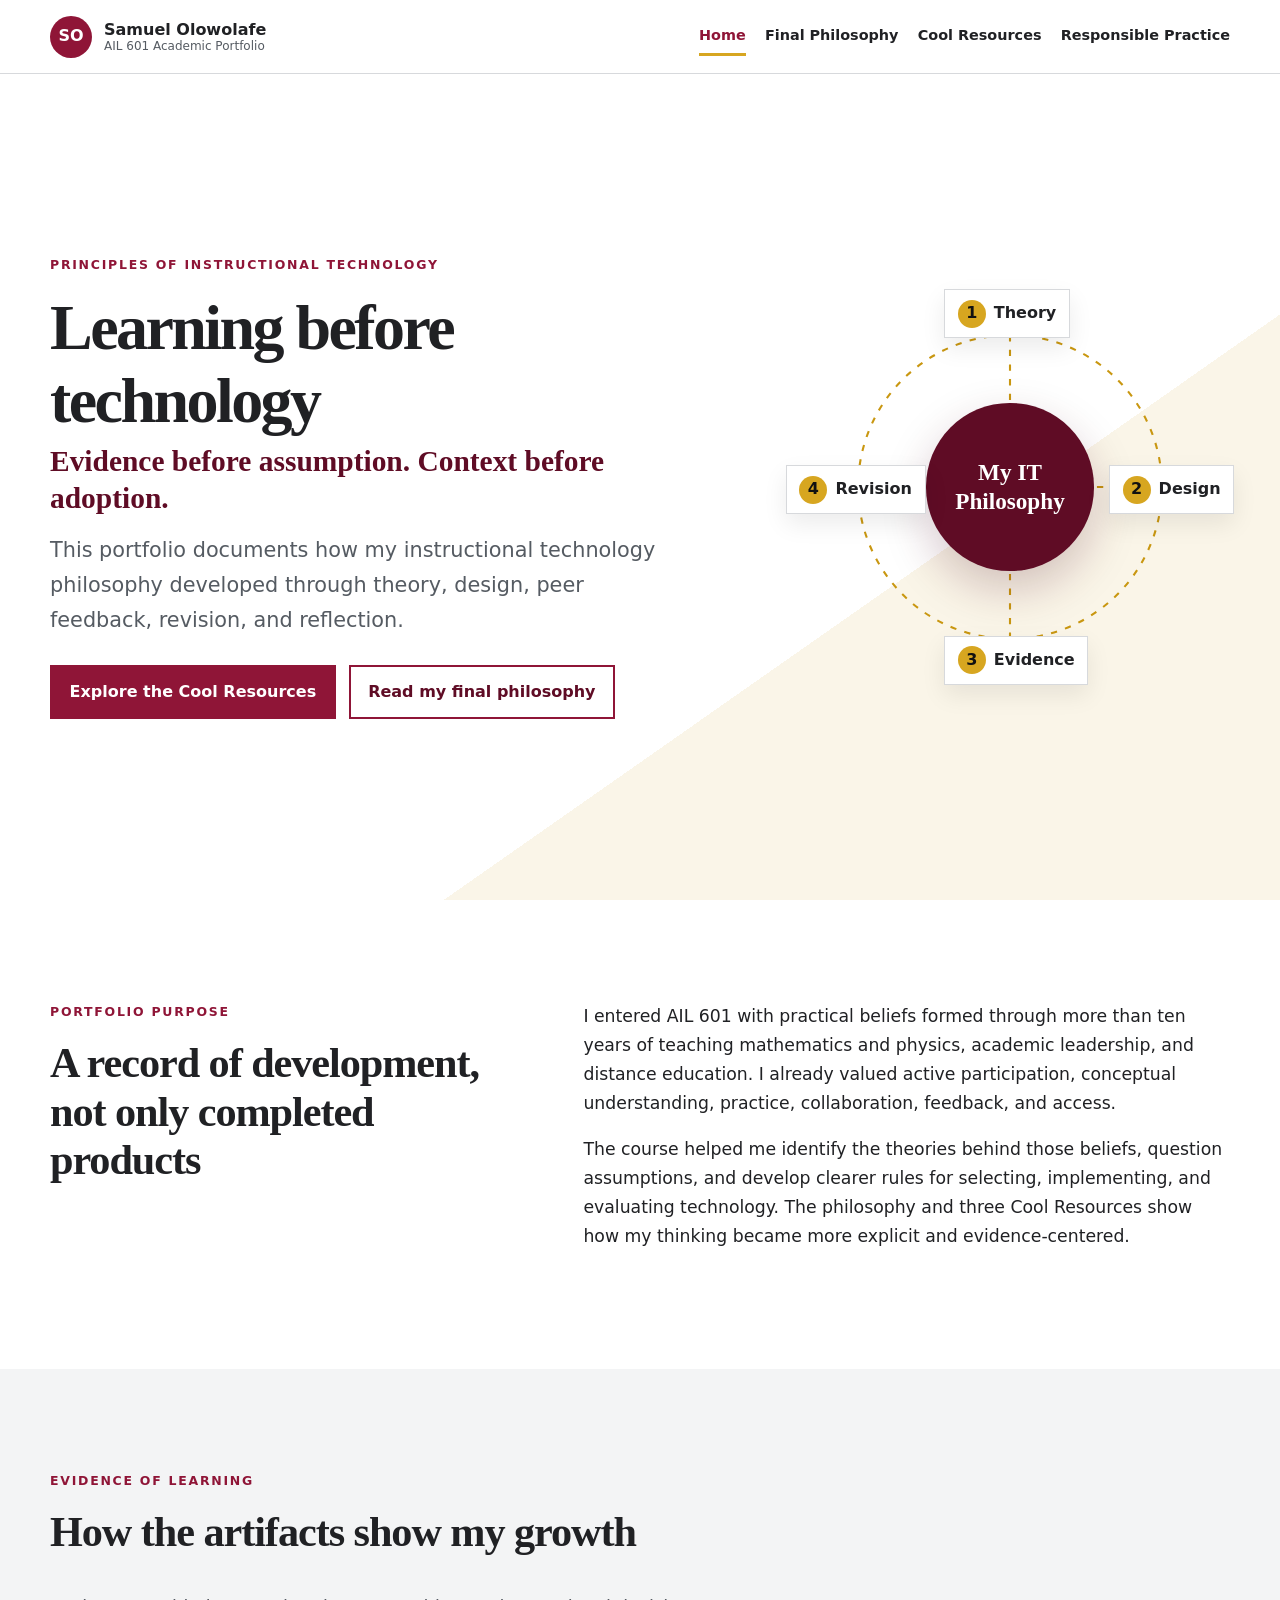
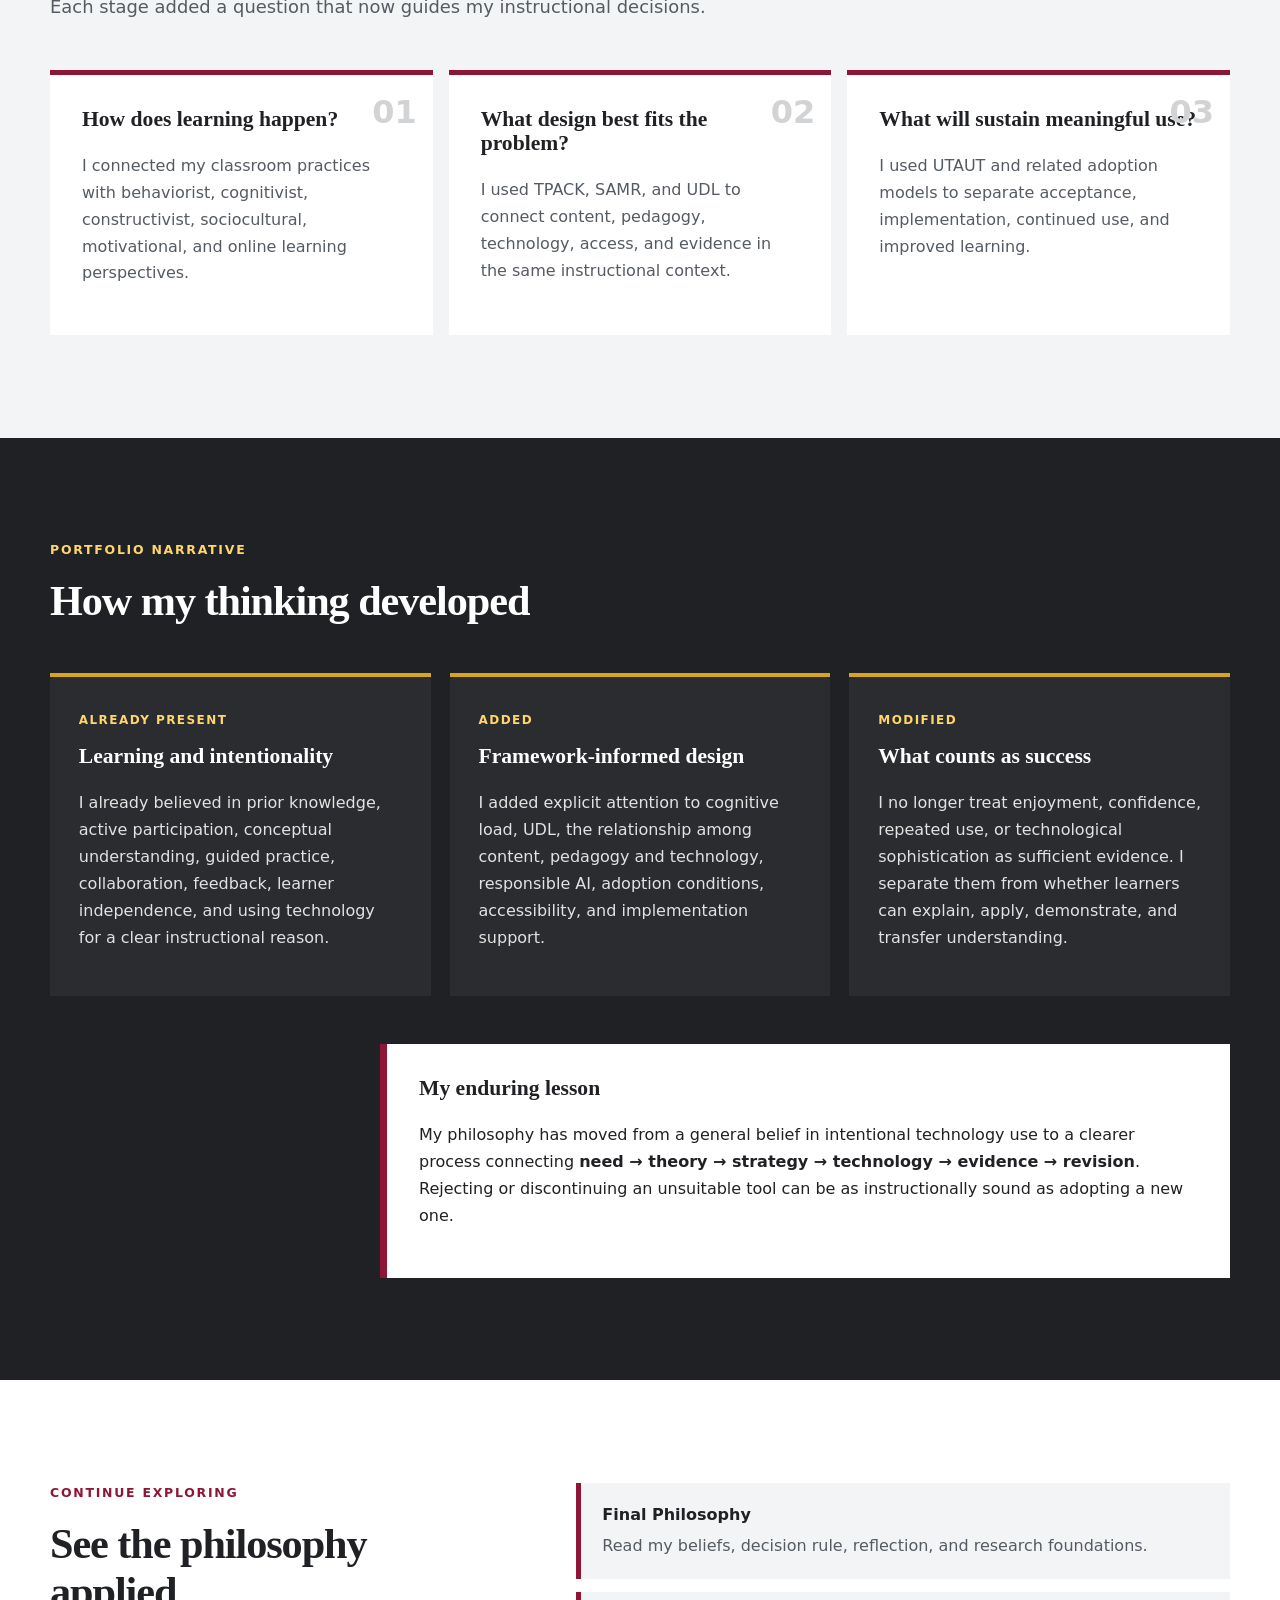
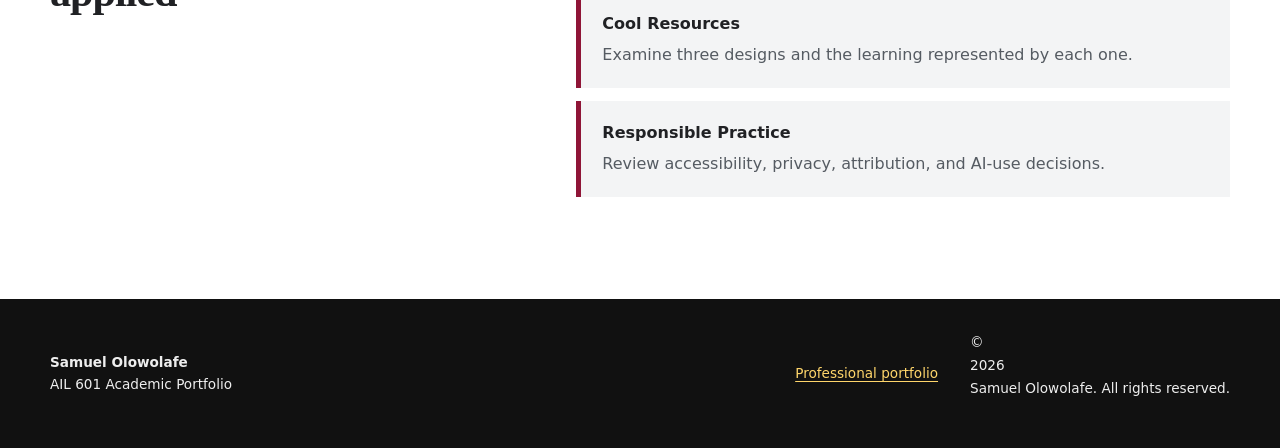
==== index.html @ abc781a4 "Add files via upload" ====
<!doctype html>
<html lang="en">
<head>
  <meta charset="utf-8">
  <meta name="viewport" content="width=device-width, initial-scale=1">
  <meta name="description" content="Samuel Olowolafe's AIL 601 academic portfolio documenting his philosophy of instructional technology, design artifacts, and professional growth.">
  <title>Samuel Olowolafe | AIL 601 Academic Portfolio</title>
  <link rel="stylesheet" href="styles.css">
  <script src="script.js" defer></script>
</head>
<body>
  <a class="skip-link" href="#main">Skip to main content</a>
  <header class="site-header">
    <a class="brand" href="index.html" aria-label="AIL 601 portfolio home"><span class="brand-mark" aria-hidden="true">SO</span><span><strong>Samuel Olowolafe</strong><small>AIL 601 Academic Portfolio</small></span></a>
    <button class="menu-button" type="button" aria-expanded="false" aria-controls="nav">Menu</button>
    <nav id="nav" class="nav" aria-label="Portfolio navigation"><a href="index.html" aria-current="page">Home</a><a href="philosophy.html">Final Philosophy</a><a href="resources.html">Cool Resources</a><a href="practice.html">Responsible Practice</a></nav>
  </header>
  <main id="main">
    <section class="hero wrap" aria-labelledby="hero-title">
      <div class="hero-copy">
        <p class="eyebrow">Principles of Instructional Technology</p>
        <h1 id="hero-title">Learning before technology</h1>
        <p class="hero-statement">Evidence before assumption. Context before adoption.</p>
        <p class="lede">This portfolio documents how my instructional technology philosophy developed through theory, design, peer feedback, revision, and reflection.</p>
        <div class="actions"><a class="button primary" href="resources.html">Explore the Cool Resources</a><a class="button ghost" href="philosophy.html">Read my final philosophy</a></div>
      </div>
      <div class="hero-map" role="img" aria-label="A circular pathway connects theory, design, evidence, and revision to Samuel's instructional technology philosophy.">
        <div class="map-center"><strong>My IT<br>Philosophy</strong></div><div class="map-node n1"><span>1</span>Theory</div><div class="map-node n2"><span>2</span>Design</div><div class="map-node n3"><span>3</span>Evidence</div><div class="map-node n4"><span>4</span>Revision</div>
        <svg viewBox="0 0 420 420" aria-hidden="true"><circle cx="210" cy="210" r="145"/><path d="M210 65v87M355 210h-87M210 355v-87M65 210h87"/></svg>
      </div>
    </section>
    <section class="overview wrap" aria-labelledby="overview-title">
      <div><p class="eyebrow">Portfolio purpose</p><h2 id="overview-title">A record of development, not only completed products</h2></div>
      <div><p>I entered AIL 601 with practical beliefs formed through more than ten years of teaching mathematics and physics, academic leadership, and distance education. I already valued active participation, conceptual understanding, practice, collaboration, feedback, and access.</p><p>The course helped me identify the theories behind those beliefs, question assumptions, and develop clearer rules for selecting, implementing, and evaluating technology. The philosophy and three Cool Resources show how my thinking became more explicit and evidence-centered.</p></div>
    </section>
    <section class="pathway wrap" aria-labelledby="pathway-title">
      <div class="section-heading"><p class="eyebrow">Evidence of learning</p><h2 id="pathway-title">How the artifacts show my growth</h2><p>Each stage added a question that now guides my instructional decisions.</p></div>
      <div class="pathway-grid">
        <article><span>01</span><h3>How does learning happen?</h3><p>I connected my classroom practices with behaviorist, cognitivist, constructivist, sociocultural, motivational, and online learning perspectives.</p></article>
        <article><span>02</span><h3>What design best fits the problem?</h3><p>I used TPACK, SAMR, and UDL to connect content, pedagogy, technology, access, and evidence in the same instructional context.</p></article>
        <article><span>03</span><h3>What will sustain meaningful use?</h3><p>I used UTAUT and related adoption models to separate acceptance, implementation, continued use, and improved learning.</p></article>
      </div>
    </section>
    <section class="growth wrap" aria-labelledby="growth-title">
      <div class="section-heading light"><p class="eyebrow">Portfolio narrative</p><h2 id="growth-title">How my thinking developed</h2></div>
      <div class="growth-grid"><article><span>Already present</span><h3>Learning and intentionality</h3><p>I already believed in prior knowledge, active participation, conceptual understanding, guided practice, collaboration, feedback, learner independence, and using technology for a clear instructional reason.</p></article><article><span>Added</span><h3>Framework-informed design</h3><p>I added explicit attention to cognitive load, UDL, the relationship among content, pedagogy and technology, responsible AI, adoption conditions, accessibility, and implementation support.</p></article><article><span>Modified</span><h3>What counts as success</h3><p>I no longer treat enjoyment, confidence, repeated use, or technological sophistication as sufficient evidence. I separate them from whether learners can explain, apply, demonstrate, and transfer understanding.</p></article></div>
      <div class="growth-conclusion"><h3>My enduring lesson</h3><p>My philosophy has moved from a general belief in intentional technology use to a clearer process connecting <strong>need → theory → strategy → technology → evidence → revision</strong>. Rejecting or discontinuing an unsuitable tool can be as instructionally sound as adopting a new one.</p></div>
    </section>
    <section class="next wrap" aria-labelledby="next-title"><div><p class="eyebrow">Continue exploring</p><h2 id="next-title">See the philosophy applied</h2></div><div class="next-links"><a href="philosophy.html"><strong>Final Philosophy</strong><span>Read my beliefs, decision rule, reflection, and research foundations.</span></a><a href="resources.html"><strong>Cool Resources</strong><span>Examine three designs and the learning represented by each one.</span></a><a href="practice.html"><strong>Responsible Practice</strong><span>Review accessibility, privacy, attribution, and AI-use decisions.</span></a></div></section>
  </main>
  <footer class="footer"><div><strong>Samuel Olowolafe</strong><span>AIL 601 Academic Portfolio</span></div><a href="https://opsam9111.github.io/Samuel-Olowolafe-Portfolio/" target="_blank" rel="noopener">Professional portfolio<span class="sr-only"> (opens in a new tab)</span></a><p>© <span class="year">2026</span> Samuel Olowolafe. All rights reserved.</p></footer>
</body>
</html>
---- styles.css ----
:root{--crimson:#8f1537;--crimson-dark:#5f0c25;--gold:#d7a620;--ink:#202124;--muted:#555b62;--paper:#fff;--soft:#f3f4f5;--warm:#faf5e8;--line:#d7d9dc;--blue:#edf3fa;--max:1180px}
*{box-sizing:border-box}html{scroll-behavior:smooth}body{margin:0;color:var(--ink);background:var(--paper);font:1rem/1.68 Inter,ui-sans-serif,system-ui,-apple-system,"Segoe UI",sans-serif}h1,h2,h3{margin-top:0;font-family:Georgia,"Times New Roman",serif;line-height:1.14}h1{font-size:clamp(2.65rem,5vw,4.9rem);letter-spacing:-.04em}h2{font-size:clamp(1.9rem,3.3vw,3.35rem);letter-spacing:-.025em}h3{font-size:1.35rem}p{margin:0 0 1rem}a{color:var(--crimson-dark);text-underline-offset:.2em}.wrap{padding:clamp(4.25rem,8vw,7rem) max(1.25rem,calc((100vw - var(--max))/2))}.compact-top{padding-top:1rem}.skip-link{position:fixed;z-index:1000;top:-5rem;left:1rem;padding:.7rem 1rem;background:#fff;border:3px solid var(--crimson);color:#000}.skip-link:focus{top:1rem}.sr-only{position:absolute;width:1px;height:1px;padding:0;margin:-1px;overflow:hidden;clip:rect(0,0,0,0);white-space:nowrap;border:0}
.site-header{position:sticky;top:0;z-index:100;display:flex;align-items:center;justify-content:space-between;gap:2rem;min-height:74px;padding:.75rem max(1rem,calc((100vw - var(--max))/2));background:rgba(255,255,255,.98);border-bottom:1px solid var(--line)}.brand{display:flex;align-items:center;gap:.75rem;color:var(--ink);text-decoration:none}.brand-mark{display:grid;place-items:center;width:42px;height:42px;border-radius:50%;background:var(--crimson);color:#fff;font-weight:900}.brand strong,.brand small{display:block;line-height:1.2}.brand small{color:var(--muted);font-size:.75rem}.nav{display:flex;gap:1.2rem}.nav a{padding:.35rem 0;color:var(--ink);text-decoration:none;font-weight:800;font-size:.9rem;border-bottom:3px solid transparent}.nav a:hover,.nav a:focus-visible,.nav a[aria-current="page"]{color:var(--crimson);border-bottom-color:var(--gold)}.menu-button{display:none;padding:.55rem .8rem;background:#fff;border:2px solid var(--ink);font:inherit;font-weight:800}.eyebrow{margin-bottom:1rem;color:var(--crimson);font-size:.78rem;font-weight:900;letter-spacing:.14em;text-transform:uppercase}.section-heading{max-width:820px;margin-bottom:3rem}.section-heading>p:last-child{color:var(--muted);font-size:1.12rem}.button{display:inline-flex;justify-content:center;align-items:center;min-height:48px;padding:.72rem 1.1rem;border:2px solid var(--crimson);font:inherit;font-weight:850;text-decoration:none;cursor:pointer}.button.primary{background:var(--crimson);color:#fff}.button.ghost{color:var(--crimson-dark);background:#fff}.actions{display:flex;flex-wrap:wrap;gap:.8rem;margin-top:1.7rem}
.hero{min-height:calc(100vh - 74px);display:grid;grid-template-columns:1.15fr .85fr;align-items:center;gap:clamp(3rem,7vw,7rem);background:linear-gradient(145deg,#fff 0 66%,var(--warm) 66%)}.hero h1{margin-bottom:.35rem}.hero-statement{color:var(--crimson-dark);font:700 clamp(1.35rem,2.3vw,2rem)/1.25 Georgia,serif}.lede{max-width:760px;color:var(--muted);font-size:clamp(1.08rem,1.7vw,1.3rem)}.hero-map{position:relative;width:min(100%,440px);aspect-ratio:1;justify-self:end}.hero-map svg{position:absolute;inset:0;width:100%;height:100%;fill:none;stroke:#c99711;stroke-width:2;stroke-dasharray:6 8}.map-center{position:absolute;z-index:2;inset:31%;display:grid;place-items:center;text-align:center;border-radius:50%;background:var(--crimson-dark);color:#fff;box-shadow:0 18px 45px rgba(75,8,31,.22);font-family:Georgia,serif;font-size:1.45rem;line-height:1.25}.map-node{position:absolute;z-index:3;display:flex;align-items:center;gap:.5rem;padding:.6rem .8rem;min-width:105px;background:#fff;border:1px solid var(--line);box-shadow:0 10px 25px rgba(0,0,0,.08);font-weight:800}.map-node span{display:grid;place-items:center;width:28px;height:28px;border-radius:50%;background:var(--gold);color:#111}.n1{top:5%;left:35%}.n2{top:45%;right:-1%}.n3{bottom:5%;left:35%}.n4{top:45%;left:-1%}.overview{display:grid;grid-template-columns:.8fr 1.2fr;gap:clamp(3rem,8vw,8rem)}.overview>div:last-child{font-size:1.08rem}.pathway{background:var(--soft)}.pathway-grid{display:grid;grid-template-columns:repeat(3,1fr);gap:1rem}.pathway-grid article{position:relative;padding:2rem;background:#fff;border-top:5px solid var(--crimson)}.pathway-grid article>span{position:absolute;right:1rem;top:.7rem;color:#d1d3d5;font-size:2rem;font-weight:900}.pathway-grid p{color:var(--muted)}
.growth{background:var(--ink);color:#fff}.light .eyebrow{color:#ffd66b}.light h2{color:#fff}.growth-grid{display:grid;grid-template-columns:repeat(3,1fr);gap:1.2rem}.growth-grid article{padding:1.8rem;background:#2b2c2f;border-top:4px solid var(--gold)}.growth-grid span{color:#ffd66b;font-size:.75rem;font-weight:900;letter-spacing:.12em;text-transform:uppercase}.growth-grid h3{margin-top:.7rem}.growth-grid p{color:#e2e2e2}.growth-conclusion{max-width:850px;margin:3rem 0 0 auto;padding:2rem;background:#fff;color:var(--ink);border-left:7px solid var(--crimson)}.next{display:grid;grid-template-columns:.8fr 1.2fr;gap:clamp(2rem,7vw,6rem);align-items:start}.next-links{display:grid;gap:.8rem}.next-links a{display:grid;gap:.25rem;padding:1.2rem 1.35rem;color:var(--ink);background:var(--soft);border-left:5px solid var(--crimson);text-decoration:none}.next-links a:hover{background:var(--warm)}.next-links span{color:var(--muted)}
.page-hero{padding-bottom:3.25rem;background:linear-gradient(135deg,#fff 0 72%,var(--warm) 72%)}.page-hero h1{max-width:900px}.article-layout{display:grid;grid-template-columns:220px minmax(0,780px);gap:clamp(2rem,6vw,6rem);align-items:start}.toc{position:sticky;top:105px;display:grid;gap:.35rem;padding:1rem 0;border-top:4px solid var(--gold)}.toc strong{margin-bottom:.4rem}.toc a{padding:.28rem 0;color:var(--muted);text-decoration:none}.toc a:hover{color:var(--crimson)}.prose{min-width:0}.prose .opening{font-size:1.18rem;color:var(--crimson-dark);font-weight:650}.prose section{scroll-margin-top:100px;margin-bottom:3.5rem}.prose section>h2{font-size:clamp(1.7rem,3vw,2.5rem);padding-bottom:.55rem;border-bottom:1px solid var(--line)}.prose p{margin-bottom:1.15rem}.decision-grid{display:grid;grid-template-columns:repeat(2,1fr);gap:1rem}.decision-grid article{padding:1.25rem;background:var(--ink);color:#fff;border-top:4px solid var(--gold)}.decision-grid strong{color:#ffd66b}.decision-grid p{margin:.5rem 0 0;color:#e7e7e7;font-size:.94rem}.references{padding-left:1.25rem}.references li{margin-bottom:1rem;padding-left:.3rem;overflow-wrap:anywhere}
.resources{background:#fff}.resource-card{display:grid;grid-template-columns:145px minmax(0,1.25fr) minmax(230px,.6fr);min-height:430px;margin-bottom:2.5rem;border:1px solid var(--line);background:#fff;box-shadow:0 14px 35px rgba(0,0,0,.055)}.resource-number{padding:1.5rem 1rem;background:var(--crimson-dark);color:#fff;text-transform:uppercase;letter-spacing:.09em;font-size:.75rem;font-weight:850}.resource-number strong{display:block;margin-top:.35rem;color:#ffd66b;font:3.8rem/1 Georgia,serif}.resource-content{padding:2.2rem}.resource-content h2{font-size:clamp(1.8rem,3vw,2.65rem)}.resource-type{color:var(--crimson);font-size:.72rem;font-weight:900;letter-spacing:.12em;text-transform:uppercase}.resource-content dl{margin:1.5rem 0}.resource-content dl>div{margin-bottom:.9rem}.resource-content dt{color:var(--crimson-dark);font-weight:850}.resource-content dd{margin:.15rem 0 0;color:var(--muted)}.resource-visual{display:flex;flex-direction:column;align-items:center;justify-content:center;gap:.9rem;min-height:100%;padding:1.5rem;background:var(--warm)}.crop span{width:120px;padding:.7rem;text-align:center;border-radius:999px;background:#fff;border:2px solid var(--gold);font-weight:800}.crop span:not(:last-child)::after{content:"↓";display:block;position:absolute;margin:.7rem 0 0 48px;color:var(--crimson)}.pressure{background:var(--blue)}.particles{max-width:150px;padding:1rem;background:#fff;border:4px solid #345b86;color:#345b86;font-size:1.8rem;line-height:1;letter-spacing:.25rem}.pressure span,.pressure strong{color:#244564}.readiness{background:#f2ebf3}.readiness span{width:135px;padding:.7rem;text-align:center;background:#fff;border-left:5px solid var(--crimson);font-weight:800}.readiness i{width:3px;height:28px;background:var(--gold)}
.practice-grid{display:grid;grid-template-columns:repeat(2,1fr);gap:1.2rem}.practice-grid article{position:relative;padding:2rem;background:var(--soft);border-top:5px solid var(--crimson)}.practice-grid article>span{display:grid;place-items:center;width:52px;height:52px;margin-bottom:1.1rem;border-radius:50%;background:var(--crimson-dark);color:#fff;font-weight:900}.practice-grid p{color:var(--muted)}.checklist{display:grid;grid-template-columns:.8fr 1.2fr;gap:clamp(2rem,7vw,6rem);background:var(--warm)}.checklist ul{margin:0;padding:0;list-style:none}.checklist li{position:relative;margin-bottom:.8rem;padding:.7rem 0 .7rem 2.2rem;border-bottom:1px solid #e1d7bc}.checklist li::before{content:"✓";position:absolute;left:0;color:var(--crimson);font-weight:900}
.footer{display:grid;grid-template-columns:1fr auto auto;gap:2rem;align-items:center;padding:2rem max(1.25rem,calc((100vw - var(--max))/2));background:#111;color:#eee;font-size:.85rem}.footer strong,.footer span{display:block}.footer a{color:#ffd66b}:focus-visible{outline:3px solid #efb929;outline-offset:4px}
@media(prefers-reduced-motion:reduce){html{scroll-behavior:auto}*,*::before,*::after{animation-duration:.01ms!important;transition-duration:.01ms!important}}
@media(max-width:920px){.menu-button{display:block}.nav{display:none;position:absolute;top:74px;left:0;right:0;flex-direction:column;padding:1rem 1.25rem;background:#fff;border-bottom:1px solid var(--line)}.nav.open{display:flex}.nav a{padding:.5rem 0}.hero,.overview,.next,.checklist{grid-template-columns:1fr}.hero-map{justify-self:start}.pathway-grid,.growth-grid{grid-template-columns:1fr}.article-layout{grid-template-columns:1fr}.toc{position:static;grid-template-columns:repeat(2,1fr);margin-bottom:1rem}.resource-card{grid-template-columns:120px 1fr}.resource-visual{display:none}.footer{grid-template-columns:1fr}}
@media(max-width:640px){h1{font-size:2.55rem}.brand small{display:none}.hero-map{width:330px;max-width:100%}.map-node{min-width:90px;font-size:.78rem}.decision-grid,.practice-grid{grid-template-columns:1fr}.toc{grid-template-columns:1fr}.resource-card{grid-template-columns:1fr}.resource-number strong{display:inline;margin-left:.5rem;font-size:2rem}.resource-content{padding:1.4rem}.button{width:100%}}
@media print{.site-header,.footer,.actions,.toc{display:none!important}.wrap{padding:1rem 0}.article-layout{display:block}.page-hero{background:#fff}.prose{max-width:none}.prose section{break-inside:auto}.decision-grid article{color:#000;background:#fff;border:1px solid #999}.decision-grid strong,.decision-grid p{color:#000}}
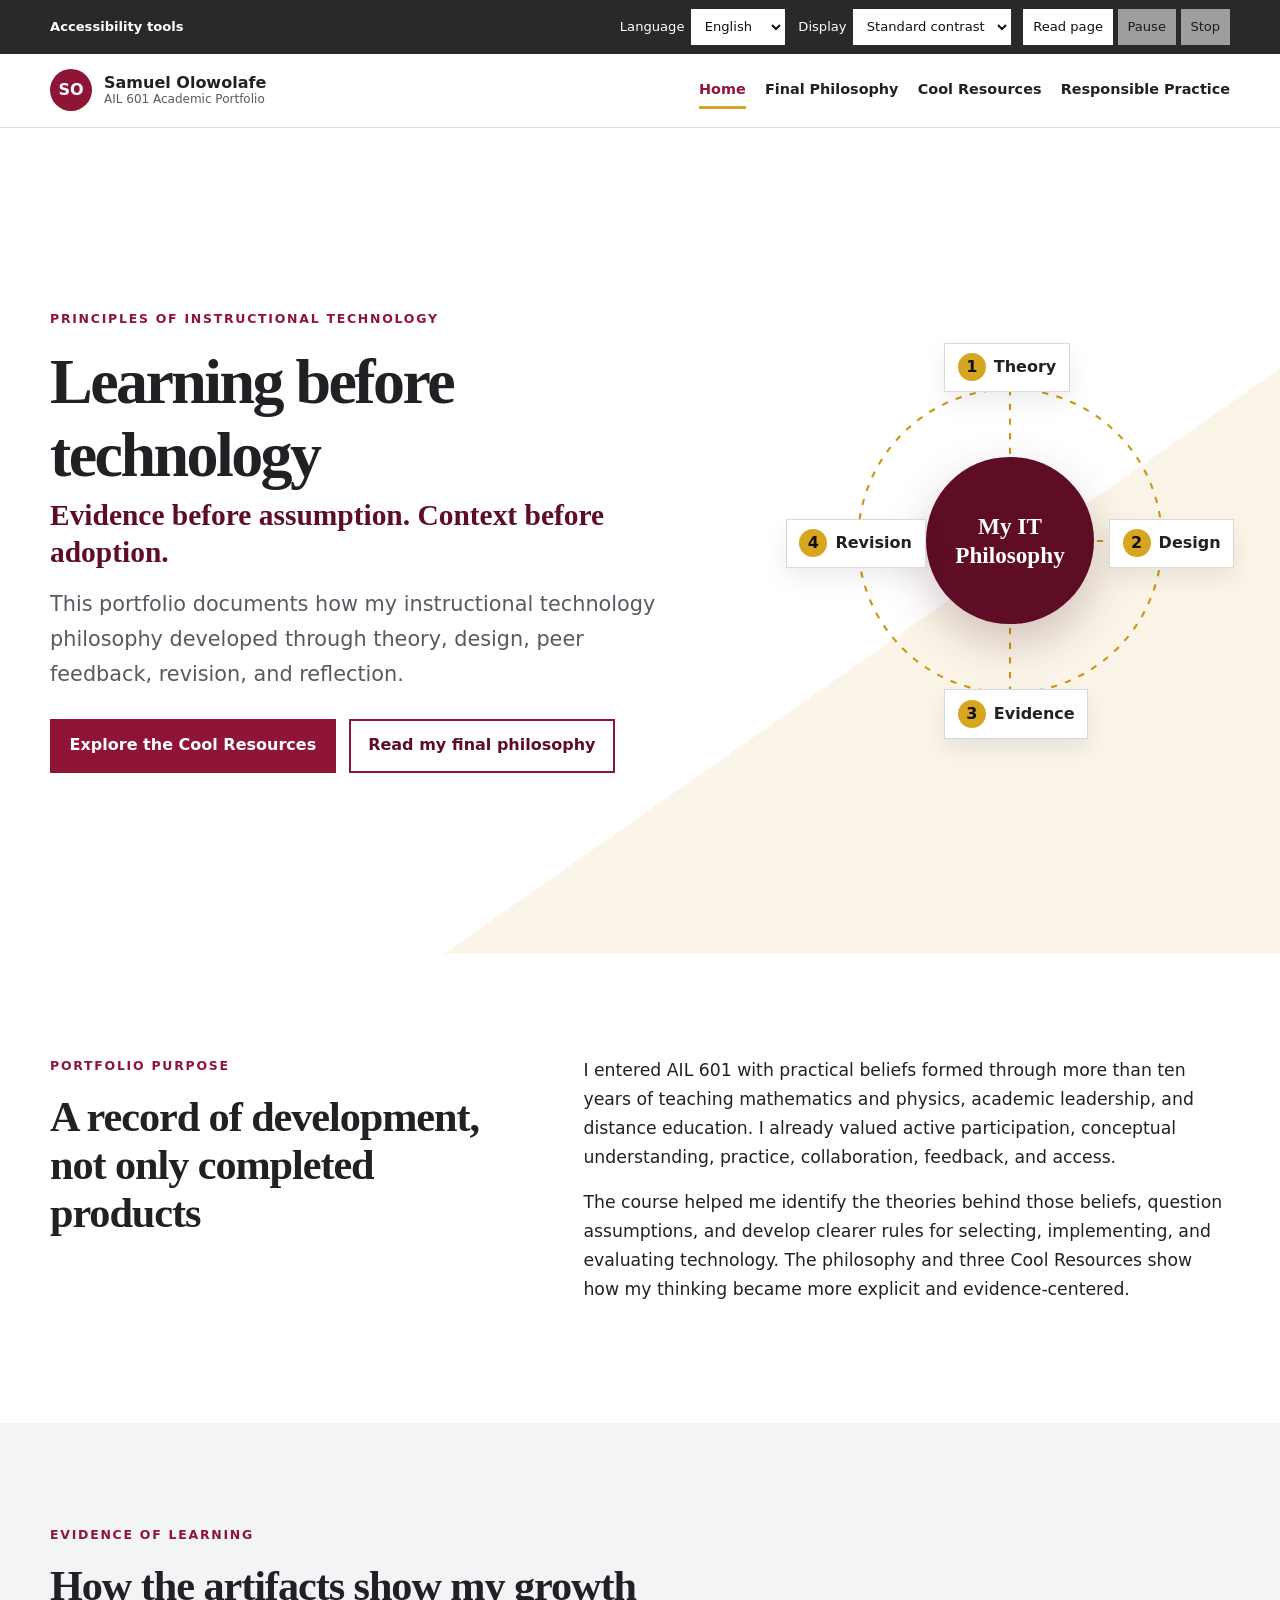
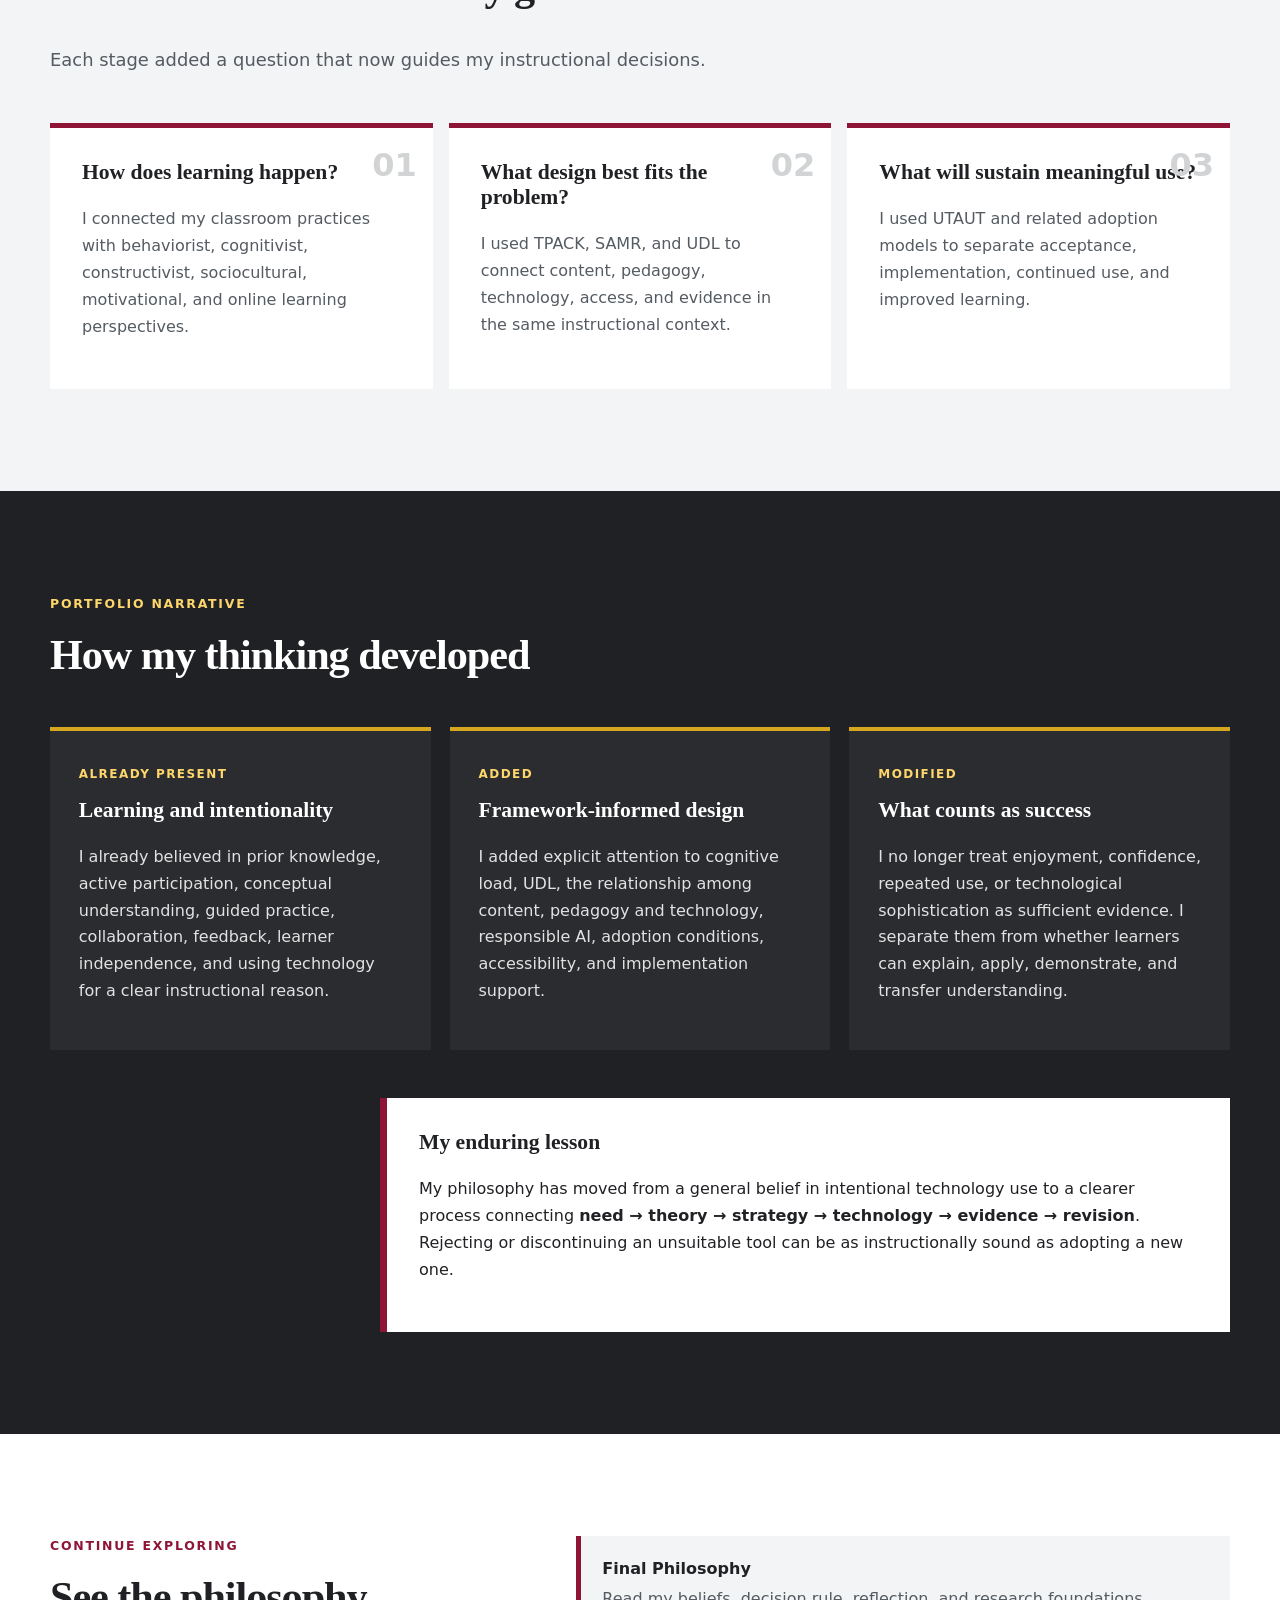
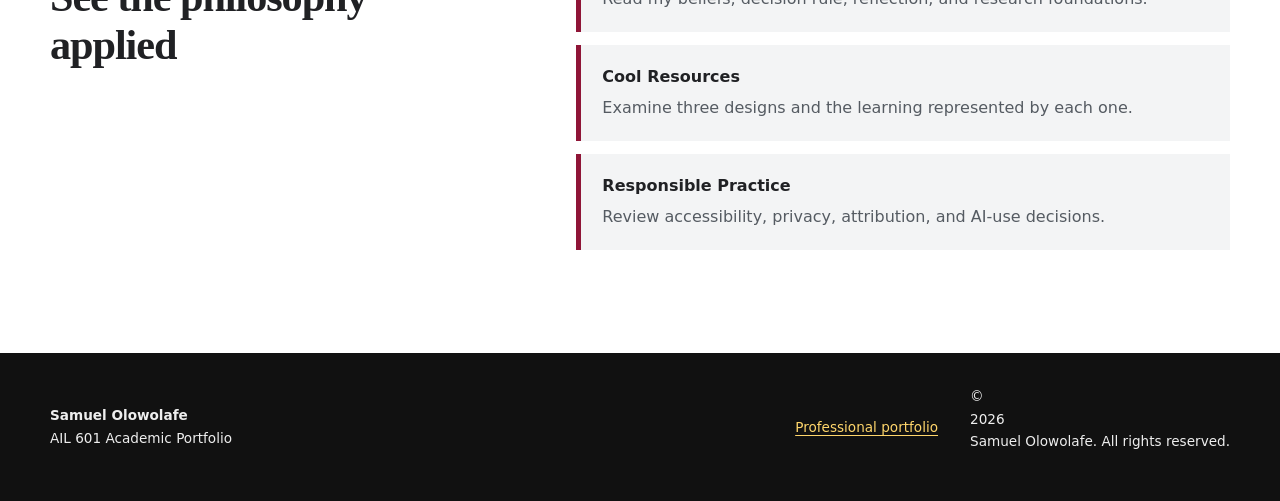
==== commit 4703a9c8: "Add files via upload" ====
--- a/index.html
+++ b/index.html
@@ -6,6 +6,8 @@
   <meta name="description" content="Samuel Olowolafe's AIL 601 academic portfolio documenting his philosophy of instructional technology, design artifacts, and professional growth.">
   <title>Samuel Olowolafe | AIL 601 Academic Portfolio</title>
   <link rel="stylesheet" href="styles.css">
+  <script src="translations.js" defer></script>
+  <script src="accessibility.js" defer></script>
   <script src="script.js" defer></script>
 </head>
 <body>
--- a/styles.css
+++ b/styles.css
@@ -11,3 +11,4 @@
 @media(max-width:920px){.menu-button{display:block}.nav{display:none;position:absolute;top:74px;left:0;right:0;flex-direction:column;padding:1rem 1.25rem;background:#fff;border-bottom:1px solid var(--line)}.nav.open{display:flex}.nav a{padding:.5rem 0}.hero,.overview,.next,.checklist{grid-template-columns:1fr}.hero-map{justify-self:start}.pathway-grid,.growth-grid{grid-template-columns:1fr}.article-layout{grid-template-columns:1fr}.toc{position:static;grid-template-columns:repeat(2,1fr);margin-bottom:1rem}.resource-card{grid-template-columns:120px 1fr}.resource-visual{display:none}.footer{grid-template-columns:1fr}}
 @media(max-width:640px){h1{font-size:2.55rem}.brand small{display:none}.hero-map{width:330px;max-width:100%}.map-node{min-width:90px;font-size:.78rem}.decision-grid,.practice-grid{grid-template-columns:1fr}.toc{grid-template-columns:1fr}.resource-card{grid-template-columns:1fr}.resource-number strong{display:inline;margin-left:.5rem;font-size:2rem}.resource-content{padding:1.4rem}.button{width:100%}}
 @media print{.site-header,.footer,.actions,.toc{display:none!important}.wrap{padding:1rem 0}.article-layout{display:block}.page-hero{background:#fff}.prose{max-width:none}.prose section{break-inside:auto}.decision-grid article{color:#000;background:#fff;border:1px solid #999}.decision-grid strong,.decision-grid p{color:#000}}
+.accessibility-bar{display:flex;align-items:center;justify-content:flex-end;gap:.8rem;padding:.55rem max(1rem,calc((100vw - var(--max))/2));background:#28292b;color:#fff;font-size:.82rem}.accessibility-bar label,.speech-controls{display:flex;align-items:center;gap:.4rem}.accessibility-bar select,.accessibility-bar button{min-height:36px;padding:.35rem .55rem;border:1px solid #fff;background:#fff;color:#111;font:inherit}.accessibility-bar button:disabled{opacity:.55}.a11y-title{margin-right:auto}.speech-controls{gap:.3rem}body[data-contrast="soft"]{--ink:#2f3032;--muted:#55514a;--paper:#f7f1e6;--soft:#efe6d7;--warm:#f3e7ce;--line:#c9bfae}body[data-contrast="high"]{--crimson:#ffde00;--crimson-dark:#ffde00;--gold:#ffde00;--ink:#fff;--muted:#fff;--paper:#000;--soft:#111;--warm:#111;--line:#fff;--blue:#111}body[data-contrast="high"] .site-header,body[data-contrast="high"] .page-hero,body[data-contrast="high"] .hero,body[data-contrast="high"] .button.ghost,body[data-contrast="high"] .growth-conclusion,body[data-contrast="high"] .resource-card,body[data-contrast="high"] .resource-content,body[data-contrast="high"] .practice-grid article,body[data-contrast="high"] .next-links a{background:#000;color:#fff}body[data-contrast="high"] a{color:#ffde00}body[data-contrast="high"] .button.primary{color:#000}body[data-contrast="high"] .footer{border-top:2px solid #fff}@media(max-width:920px){.accessibility-bar{flex-wrap:wrap;justify-content:flex-start}.a11y-title{flex-basis:100%}}@media(max-width:640px){.accessibility-bar label,.speech-controls{width:100%}.accessibility-bar select{flex:1}.speech-controls button{flex:1}}@media print{.accessibility-bar{display:none!important}}
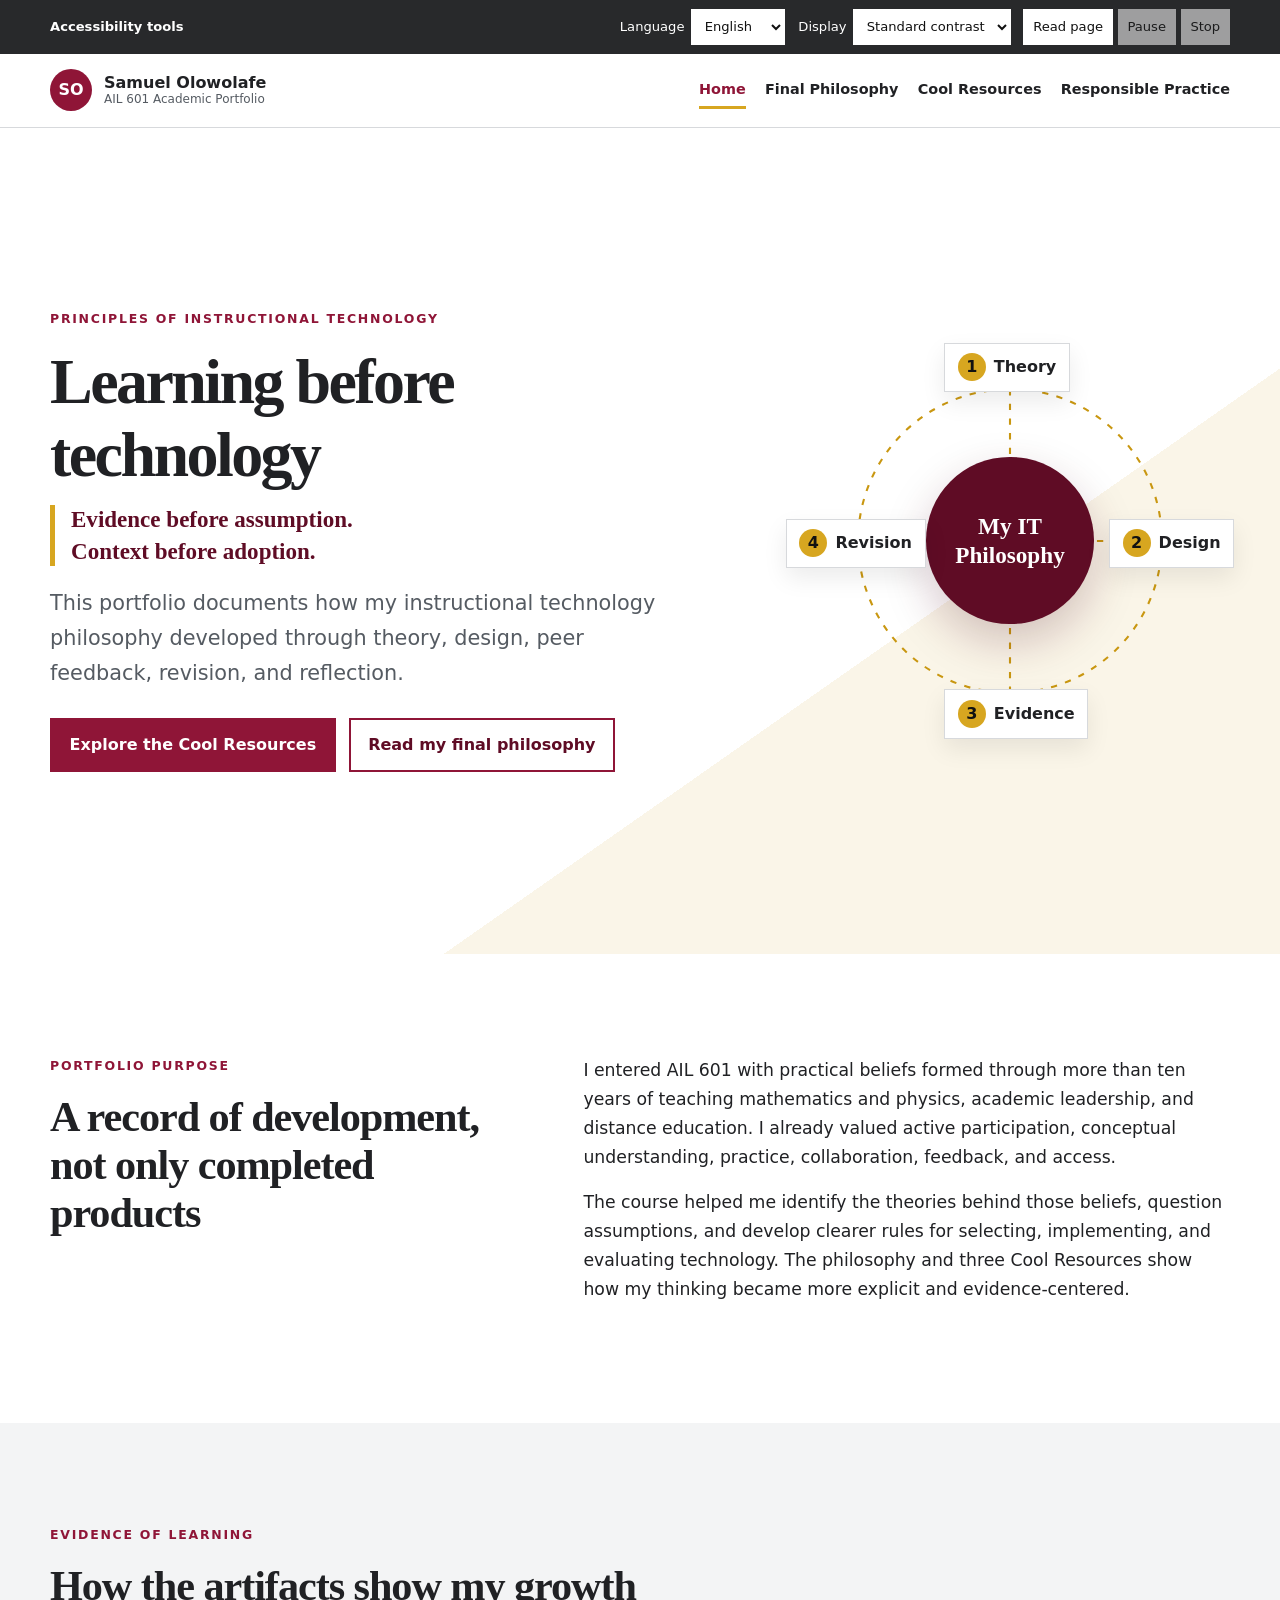
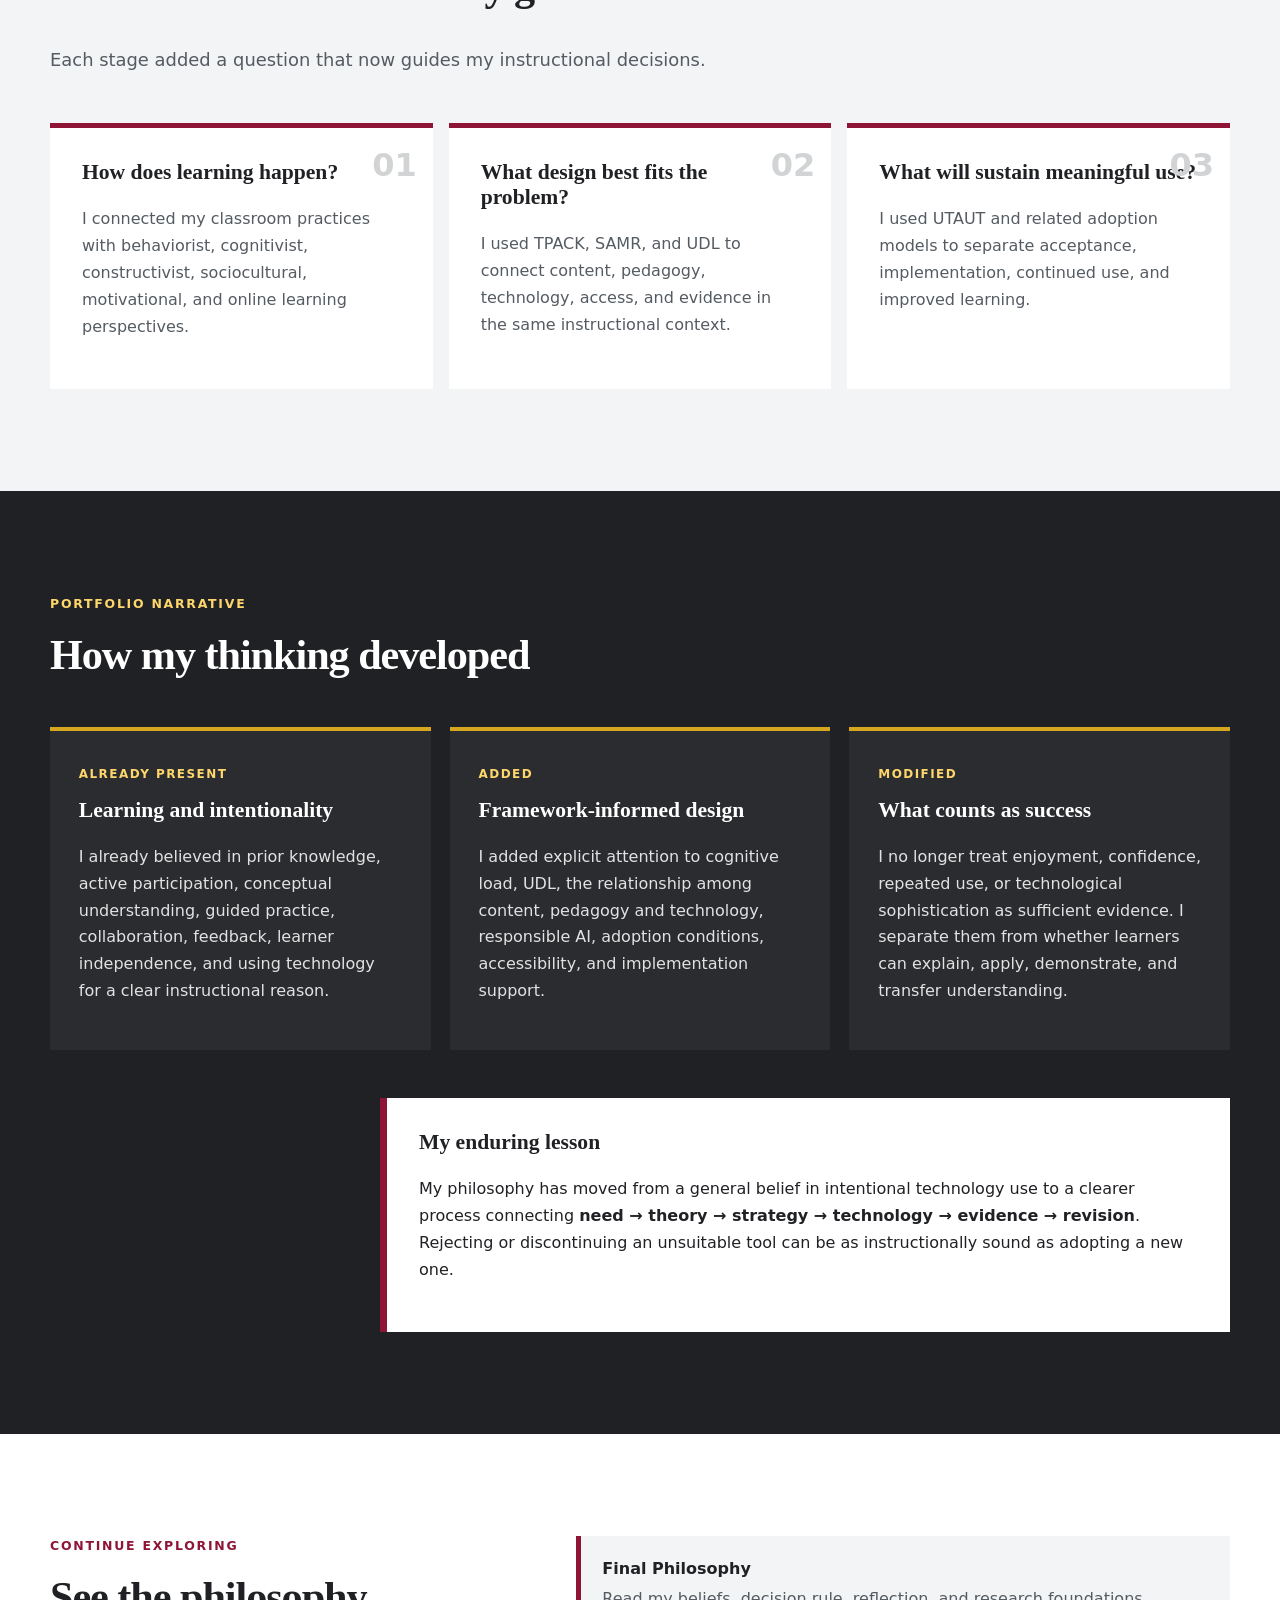
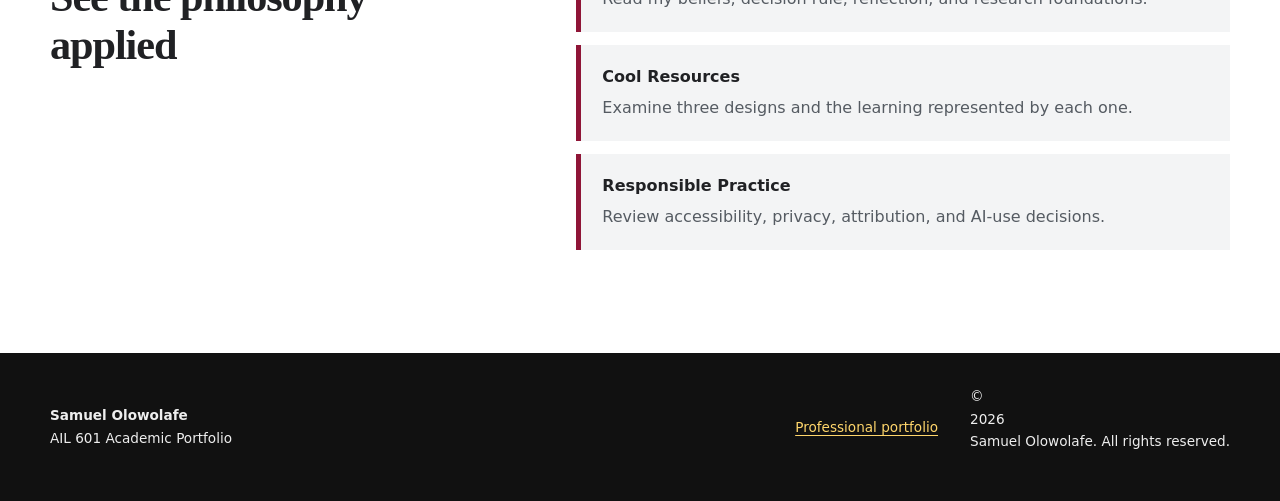
==== commit cca9d132: "Add files via upload" ====
--- a/index.html
+++ b/index.html
@@ -6,7 +6,9 @@
   <meta name="description" content="Samuel Olowolafe's AIL 601 academic portfolio documenting his philosophy of instructional technology, design artifacts, and professional growth.">
   <title>Samuel Olowolafe | AIL 601 Academic Portfolio</title>
   <link rel="stylesheet" href="styles.css">
+  <link rel="stylesheet" href="refinements.css">
   <script src="translations.js" defer></script>
+  <script src="refinements-translations.js" defer></script>
   <script src="accessibility.js" defer></script>
   <script src="script.js" defer></script>
 </head>
@@ -22,7 +24,7 @@
       <div class="hero-copy">
         <p class="eyebrow">Principles of Instructional Technology</p>
         <h1 id="hero-title">Learning before technology</h1>
-        <p class="hero-statement">Evidence before assumption. Context before adoption.</p>
+        <p class="hero-statement"><span>Evidence before assumption.</span><span>Context before adoption.</span></p>
         <p class="lede">This portfolio documents how my instructional technology philosophy developed through theory, design, peer feedback, revision, and reflection.</p>
         <div class="actions"><a class="button primary" href="resources.html">Explore the Cool Resources</a><a class="button ghost" href="philosophy.html">Read my final philosophy</a></div>
       </div>
--- a/refinements.css
+++ b/refinements.css
@@ -0,0 +1,14 @@
+.hero-statement {
+  display: grid;
+  gap: .18rem;
+  width: fit-content;
+  margin: .8rem 0 1.25rem;
+  padding-left: 1rem;
+  border-left: 5px solid var(--gold);
+  font-size: clamp(1.15rem, 1.8vw, 1.55rem);
+  line-height: 1.28;
+}
+.hero-statement span { display: block; }
+@media (max-width: 640px) {
+  .hero-statement { width: 100%; font-size: 1.12rem; }
+}
